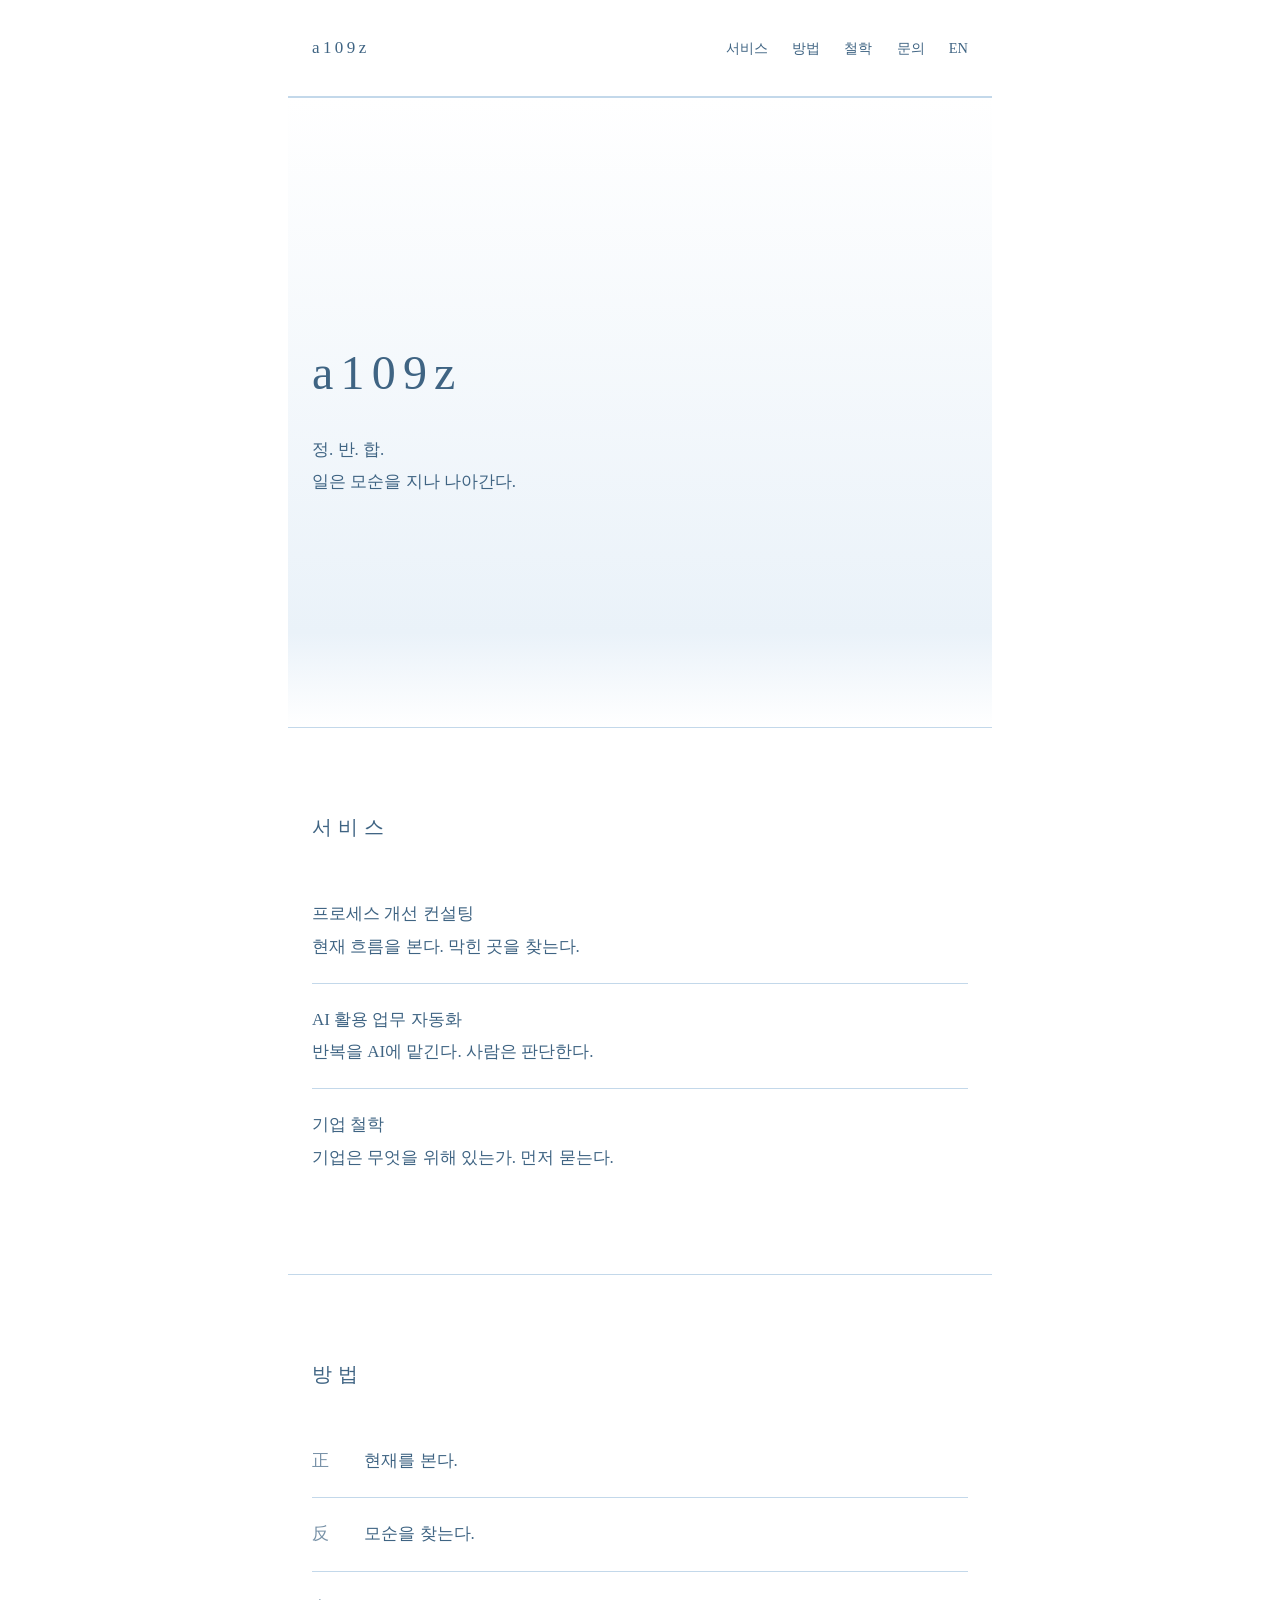
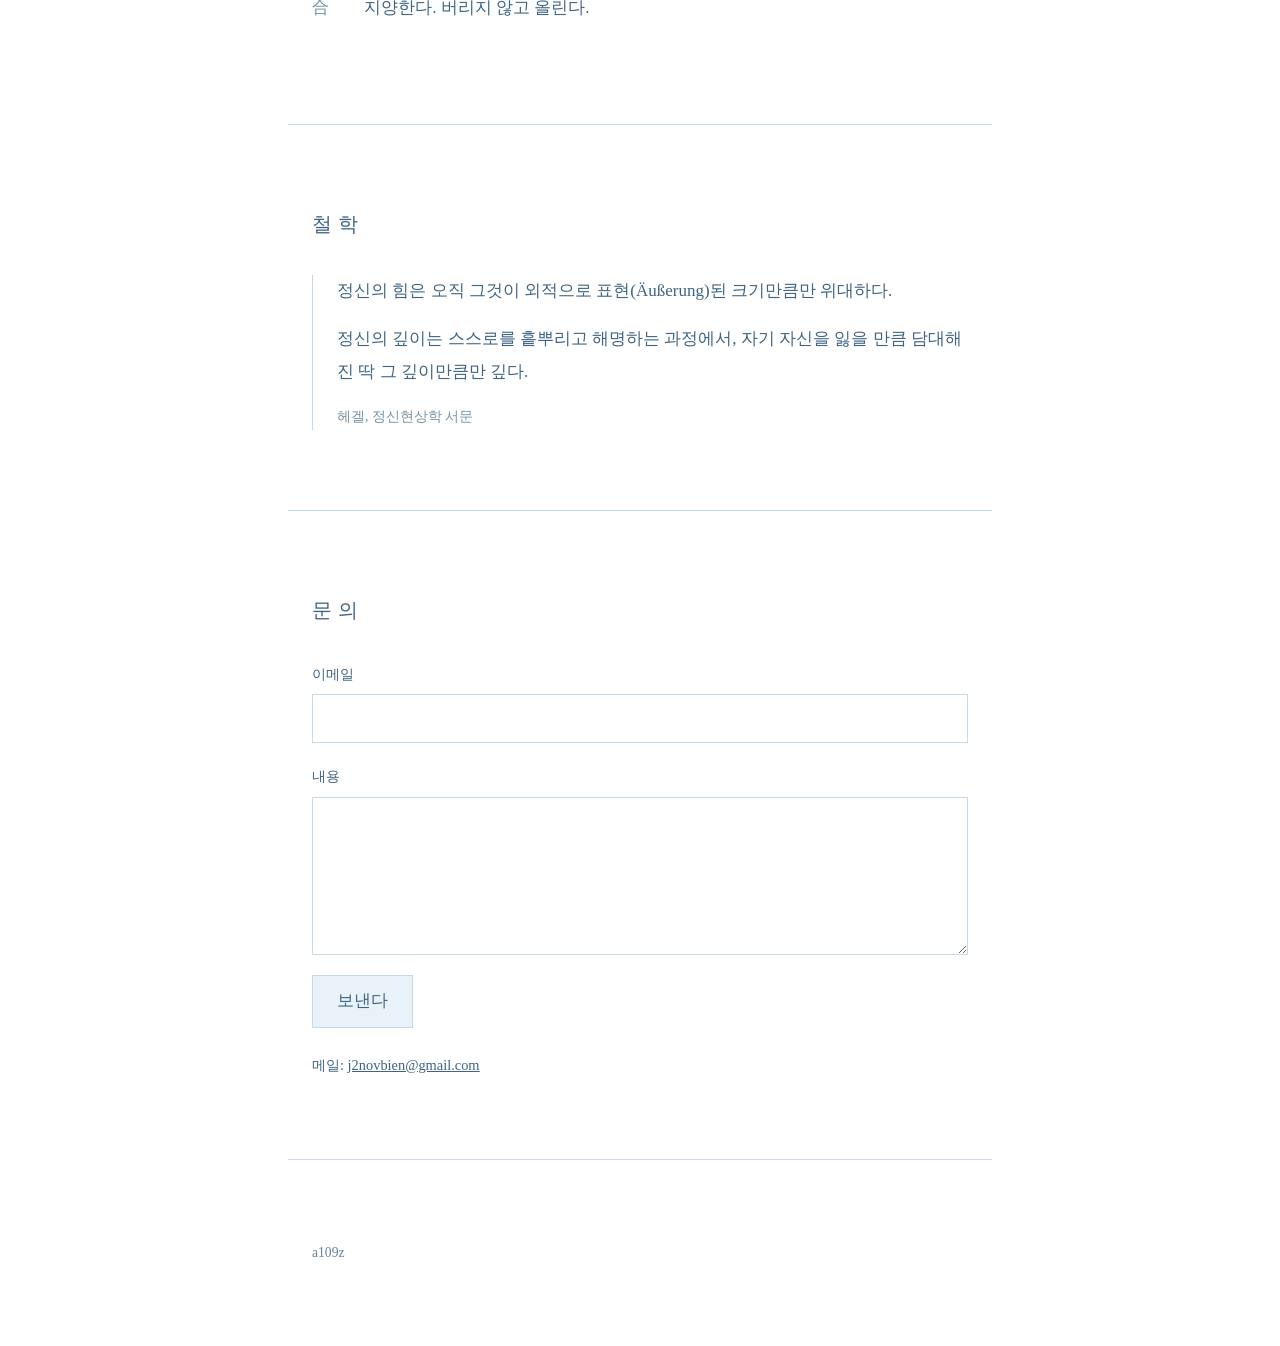
==== index.html @ ff3907e1 "Add skeleton homepage (ko, en)" ====
<!doctype html>
<html lang="ko">
<head>
  <meta charset="utf-8">
  <meta name="viewport" content="width=device-width, initial-scale=1">
  <title>a109z</title>
  <meta name="description" content="프로세스 개선. AI 업무 자동화. 기업 철학.">
  <link rel="stylesheet" href="style.css">
</head>
<body>
  <header>
    <span class="mark">a109z</span>
    <div>
      <nav style="display:inline">
        <a href="#service">서비스</a>
        <a href="#method">방법</a>
        <a href="#philosophy">철학</a>
        <a href="#contact">문의</a>
      </nav>
      <span class="lang"><a href="en/">EN</a></span>
    </div>
  </header>

  <section class="hero" id="top">
    <h1>a109z</h1>
    <p>정. 반. 합.</p>
    <p>일은 모순을 지나 나아간다.</p>
  </section>

  <section id="service">
    <h2>서비스</h2>
    <ul class="list">
      <li><h3>프로세스 개선 컨설팅</h3><p>현재 흐름을 본다. 막힌 곳을 찾는다.</p></li>
      <li><h3>AI 활용 업무 자동화</h3><p>반복을 AI에 맡긴다. 사람은 판단한다.</p></li>
      <li><h3>기업 철학</h3><p>기업은 무엇을 위해 있는가. 먼저 묻는다.</p></li>
    </ul>
  </section>

  <section id="method">
    <h2>방법</h2>
    <ul class="list">
      <li><span class="tag">正</span> 현재를 본다.</li>
      <li><span class="tag">反</span> 모순을 찾는다.</li>
      <li><span class="tag">合</span> 지양한다. 버리지 않고 올린다.</li>
    </ul>
  </section>

  <section id="philosophy">
    <h2>철학</h2>
    <blockquote>
      <p>정신의 힘은 오직 그것이 외적으로 표현(Äußerung)된 크기만큼만 위대하다.</p>
      <p>정신의 깊이는 스스로를 흩뿌리고 해명하는 과정에서, 자기 자신을 잃을 만큼 담대해진 딱 그 깊이만큼만 깊다.</p>
      <cite>헤겔, 정신현상학 서문</cite>
    </blockquote>
  </section>

  <section id="contact">
    <h2>문의</h2>
    <form action="https://formspree.io/f/maeowblg" method="POST">
      <label>이메일<input type="email" name="email" required></label>
      <label>내용<textarea name="message" rows="5" required></textarea></label>
      <button type="submit">보낸다</button>
    </form>
    <p class="note">메일: <a href="mailto:j2novbien@gmail.com">j2novbien@gmail.com</a></p>
  </section>

  <footer>a109z</footer>
</body>
</html>
---- style.css ----
:root {
  --paper: #ffffff;
  --wash: #eaf2f9;
  --line: #c3d8ea;
  --ink: #3f6483;
}

* { box-sizing: border-box; margin: 0; padding: 0; }

html { scroll-behavior: smooth; }

body {
  background: var(--paper);
  color: var(--ink);
  font-family: "Noto Serif KR", "Nanum Myeongjo", "Batang", Georgia, serif;
  line-height: 1.9;
  font-size: 1.0625rem;
}

header, section, footer {
  max-width: 44rem;
  margin: 0 auto;
  padding: 5rem 1.5rem;
}

header {
  display: flex;
  justify-content: space-between;
  align-items: baseline;
  padding-top: 2rem;
  padding-bottom: 2rem;
  border-bottom: 1px solid var(--line);
}

header .mark { letter-spacing: 0.2em; }
nav a, .lang a { color: var(--ink); text-decoration: none; margin-left: 1.25rem; font-size: 0.9rem; }
nav a:hover, .lang a:hover { border-bottom: 1px solid var(--ink); }

h1 { font-size: 3rem; font-weight: 400; letter-spacing: 0.15em; margin-bottom: 1rem; }
h2 { font-size: 1.25rem; font-weight: 400; letter-spacing: 0.3em; margin-bottom: 2rem; }
h3 { font-size: 1.0625rem; font-weight: 400; }

.hero {
  min-height: 70vh;
  display: flex;
  flex-direction: column;
  justify-content: center;
  background: linear-gradient(to bottom, var(--paper), var(--wash) 85%, var(--paper));
}

section { border-top: 1px solid var(--line); }

.list { list-style: none; }
.list li { padding: 1.25rem 0; border-bottom: 1px solid var(--line); }
.list li:last-child { border-bottom: 0; }
.list .tag { display: inline-block; min-width: 3rem; opacity: 0.7; }

blockquote { border-left: 1px solid var(--line); padding-left: 1.5rem; }
blockquote p { margin-bottom: 1rem; }
cite { display: block; font-size: 0.85rem; opacity: 0.7; font-style: normal; }

form { display: grid; gap: 1.25rem; }
label { display: grid; gap: 0.4rem; font-size: 0.9rem; }
input, textarea {
  font: inherit; color: var(--ink); background: var(--paper);
  border: 1px solid var(--line); padding: 0.6rem 0.75rem; border-radius: 0;
}
input:focus, textarea:focus { outline: 0; background: var(--wash); }
button {
  font: inherit; color: var(--ink); background: var(--wash);
  border: 1px solid var(--line); padding: 0.6rem 1.5rem; cursor: pointer; justify-self: start;
}
button:hover { background: var(--line); }
.note { margin-top: 1.5rem; font-size: 0.9rem; }
.note a { color: var(--ink); }

footer { border-top: 1px solid var(--line); font-size: 0.85rem; opacity: 0.8; }

@media (max-width: 40rem) {
  h1 { font-size: 2.25rem; }
  section { padding: 3.5rem 1.25rem; }
}
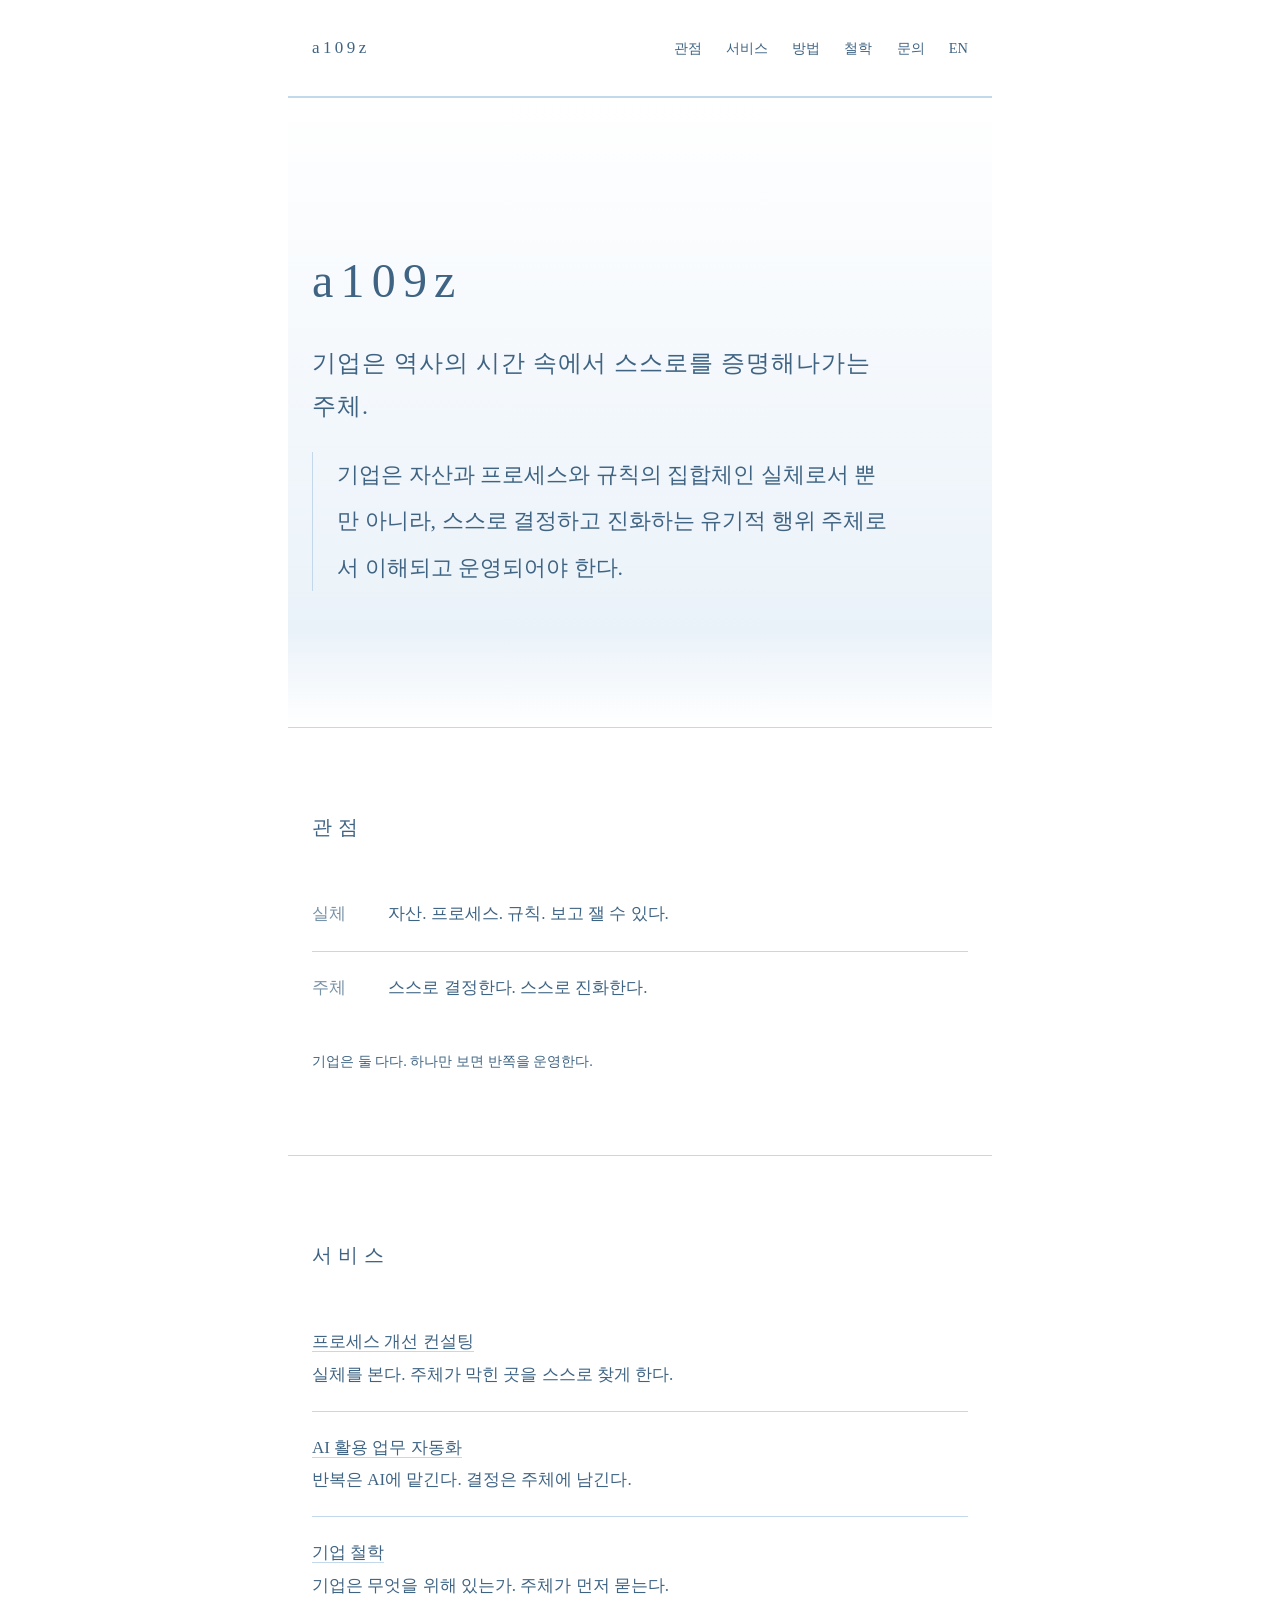
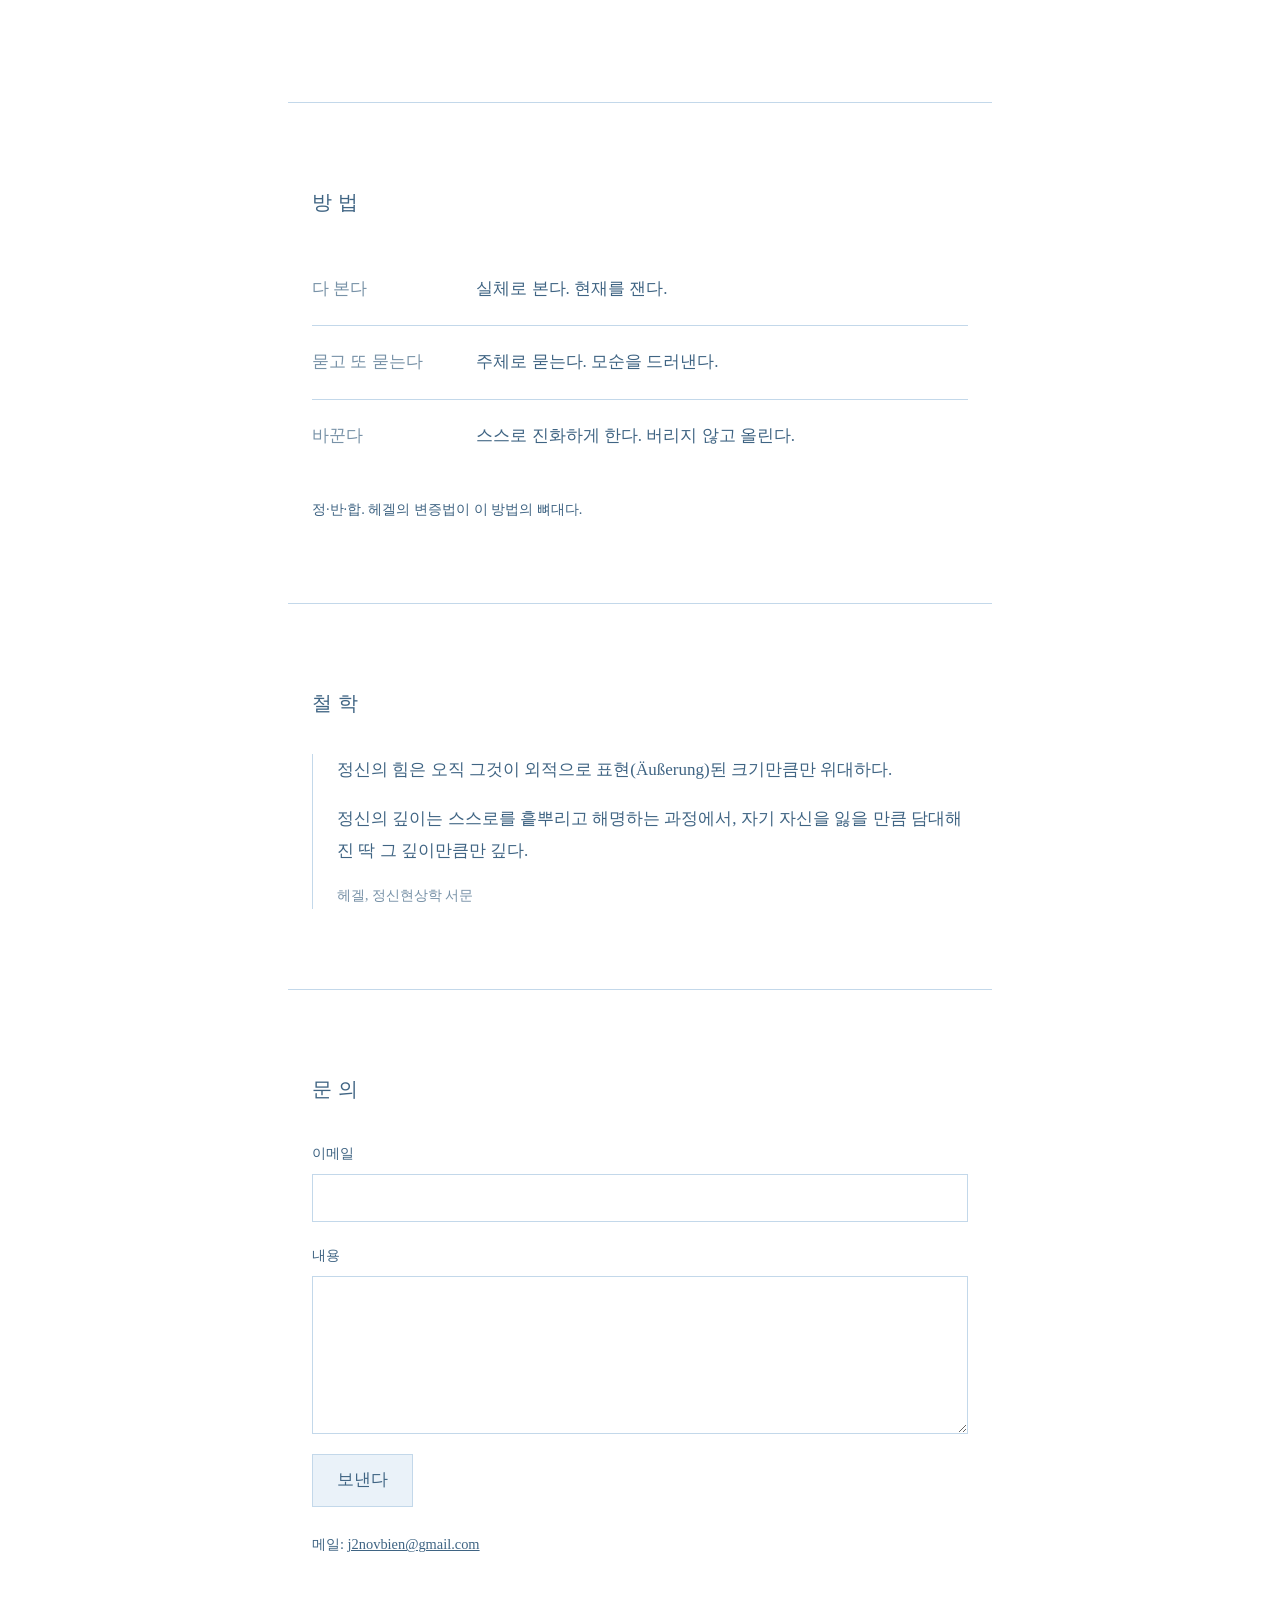
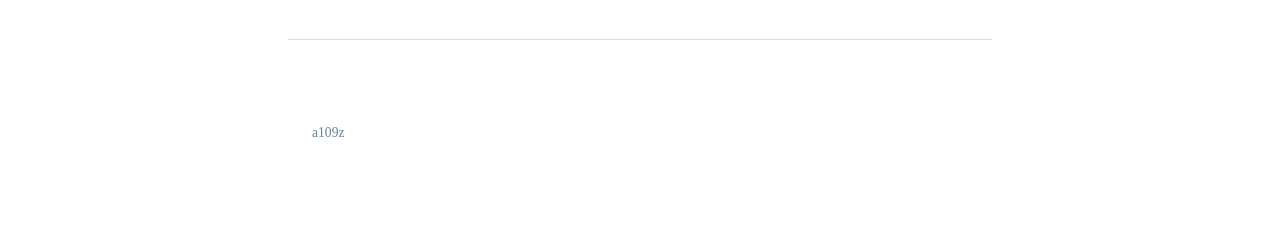
==== commit 01044ce7: "v1: 출발점 문장 적용, 서비스 상세 페이지 6개(한/영) 추가 Co-Authored-By: Claude Sonnet 5.5 <noreply@anthropic.com>" ====
--- a/index.html
+++ b/index.html
@@ -4,7 +4,7 @@
   <meta charset="utf-8">
   <meta name="viewport" content="width=device-width, initial-scale=1">
   <title>a109z</title>
-  <meta name="description" content="프로세스 개선. AI 업무 자동화. 기업 철학.">
+  <meta name="description" content="기업은 실체이자, 스스로 결정하고 진화하는 행위 주체다. 프로세스 개선. AI 업무 자동화. 기업 철학.">
   <link rel="stylesheet" href="style.css">
 </head>
 <body>
@@ -12,6 +12,7 @@
     <span class="mark">a109z</span>
     <div>
       <nav style="display:inline">
+        <a href="#view">관점</a>
         <a href="#service">서비스</a>
         <a href="#method">방법</a>
         <a href="#philosophy">철학</a>
@@ -23,26 +24,36 @@
 
   <section class="hero" id="top">
     <h1>a109z</h1>
-    <p>정. 반. 합.</p>
-    <p>일은 모순을 지나 나아간다.</p>
+    <p class="tagline">기업은 역사의 시간 속에서 스스로를 증명해나가는 주체.</p>
+    <p class="premise">기업은 자산과 프로세스와 규칙의 집합체인 실체로서 뿐만 아니라, 스스로 결정하고 진화하는 유기적 행위 주체로서 이해되고 운영되어야 한다.</p>
+  </section>
+
+  <section id="view">
+    <h2>관점</h2>
+    <ul class="list pair">
+      <li><span class="tag">실체</span> 자산. 프로세스. 규칙. 보고 잴 수 있다.</li>
+      <li><span class="tag">주체</span> 스스로 결정한다. 스스로 진화한다.</li>
+    </ul>
+    <p class="note">기업은 둘 다다. 하나만 보면 반쪽을 운영한다.</p>
   </section>
 
   <section id="service">
     <h2>서비스</h2>
     <ul class="list">
-      <li><h3>프로세스 개선 컨설팅</h3><p>현재 흐름을 본다. 막힌 곳을 찾는다.</p></li>
-      <li><h3>AI 활용 업무 자동화</h3><p>반복을 AI에 맡긴다. 사람은 판단한다.</p></li>
-      <li><h3>기업 철학</h3><p>기업은 무엇을 위해 있는가. 먼저 묻는다.</p></li>
+      <li><h3><a href="process.html">프로세스 개선 컨설팅</a></h3><p>실체를 본다. 주체가 막힌 곳을 스스로 찾게 한다.</p></li>
+      <li><h3><a href="automation.html">AI 활용 업무 자동화</a></h3><p>반복은 AI에 맡긴다. 결정은 주체에 남긴다.</p></li>
+      <li><h3><a href="corporate.html">기업 철학</a></h3><p>기업은 무엇을 위해 있는가. 주체가 먼저 묻는다.</p></li>
     </ul>
   </section>
 
   <section id="method">
     <h2>방법</h2>
     <ul class="list">
-      <li><span class="tag">正</span> 현재를 본다.</li>
-      <li><span class="tag">反</span> 모순을 찾는다.</li>
-      <li><span class="tag">合</span> 지양한다. 버리지 않고 올린다.</li>
+      <li><span class="tag">다 본다</span> 실체로 본다. 현재를 잰다.</li>
+      <li><span class="tag">묻고 또 묻는다</span> 주체로 묻는다. 모순을 드러낸다.</li>
+      <li><span class="tag">바꾼다</span> 스스로 진화하게 한다. 버리지 않고 올린다.</li>
     </ul>
+    <p class="note">정·반·합. 헤겔의 변증법이 이 방법의 뼈대다.</p>
   </section>
 
   <section id="philosophy">
--- a/style.css
+++ b/style.css
@@ -55,6 +55,21 @@
 .list li:last-child { border-bottom: 0; }
 .list .tag { display: inline-block; min-width: 3rem; opacity: 0.7; }
 
+header a.mark { color: var(--ink); text-decoration: none; }
+h3 a { color: var(--ink); text-decoration: none; border-bottom: 1px solid var(--line); }
+h3 a:hover { border-bottom-color: var(--ink); }
+.page h1 { font-size: 2.25rem; }
+.tagline { font-size: 1.5rem; letter-spacing: 0.04em; line-height: 1.8; max-width: 36rem; }
+.premise { font-size: 1.375rem; line-height: 2.1; max-width: 36rem; margin-top: 1.5rem; padding-left: 1.5rem; border-left: 1px solid var(--line); }
+.page .premise { font-size: 1.125rem; }
+.pair .tag { min-width: 4.5rem; }
+#method .tag { min-width: 9.5rem; margin-right: 0.5rem; }
+h2 .tag { margin-right: 1rem; opacity: 0.7; }
+.steps { padding-left: 1.5rem; }
+.steps li { padding: 1rem 0; border-bottom: 1px solid var(--line); }
+.steps li:last-child { border-bottom: 0; }
+#contact a { color: var(--ink); }
+
 blockquote { border-left: 1px solid var(--line); padding-left: 1.5rem; }
 blockquote p { margin-bottom: 1rem; }
 cite { display: block; font-size: 0.85rem; opacity: 0.7; font-style: normal; }
@@ -78,5 +93,6 @@
 
 @media (max-width: 40rem) {
   h1 { font-size: 2.25rem; }
+  .premise { font-size: 1.125rem; }
   section { padding: 3.5rem 1.25rem; }
 }
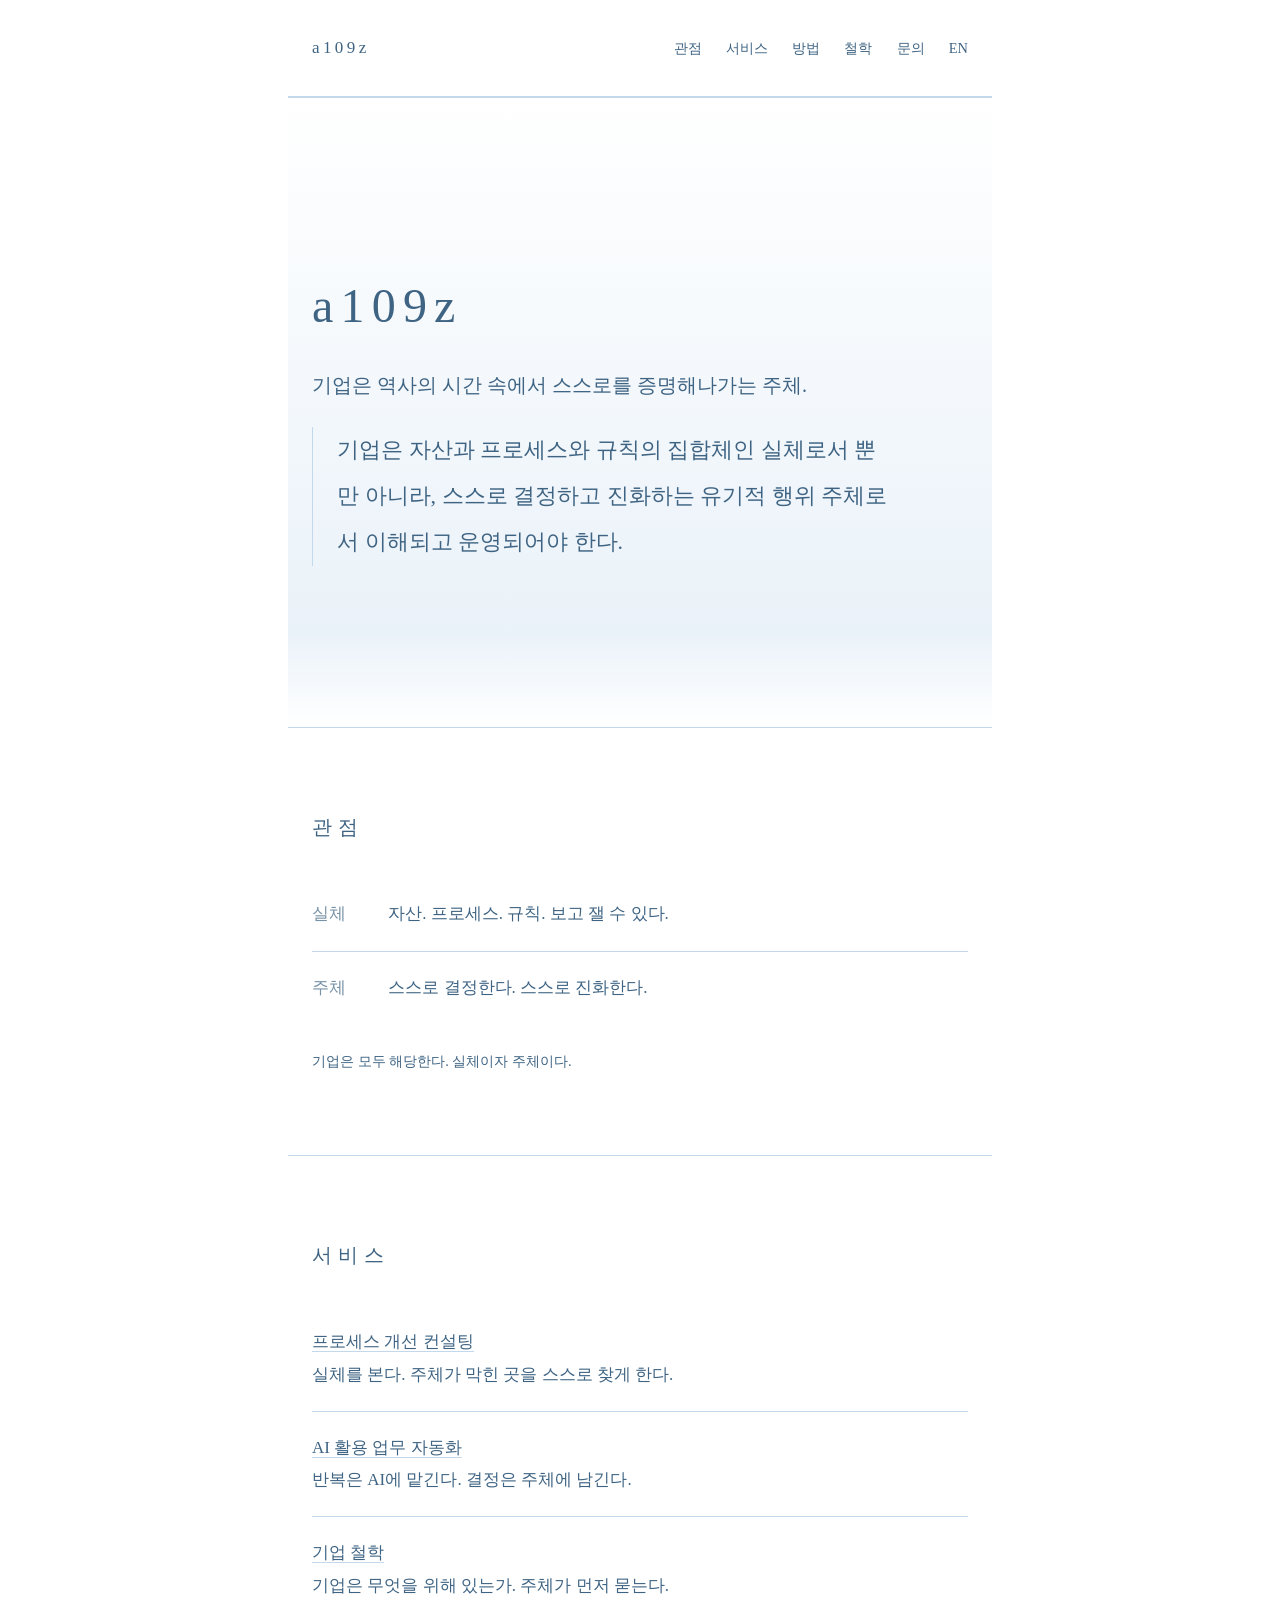
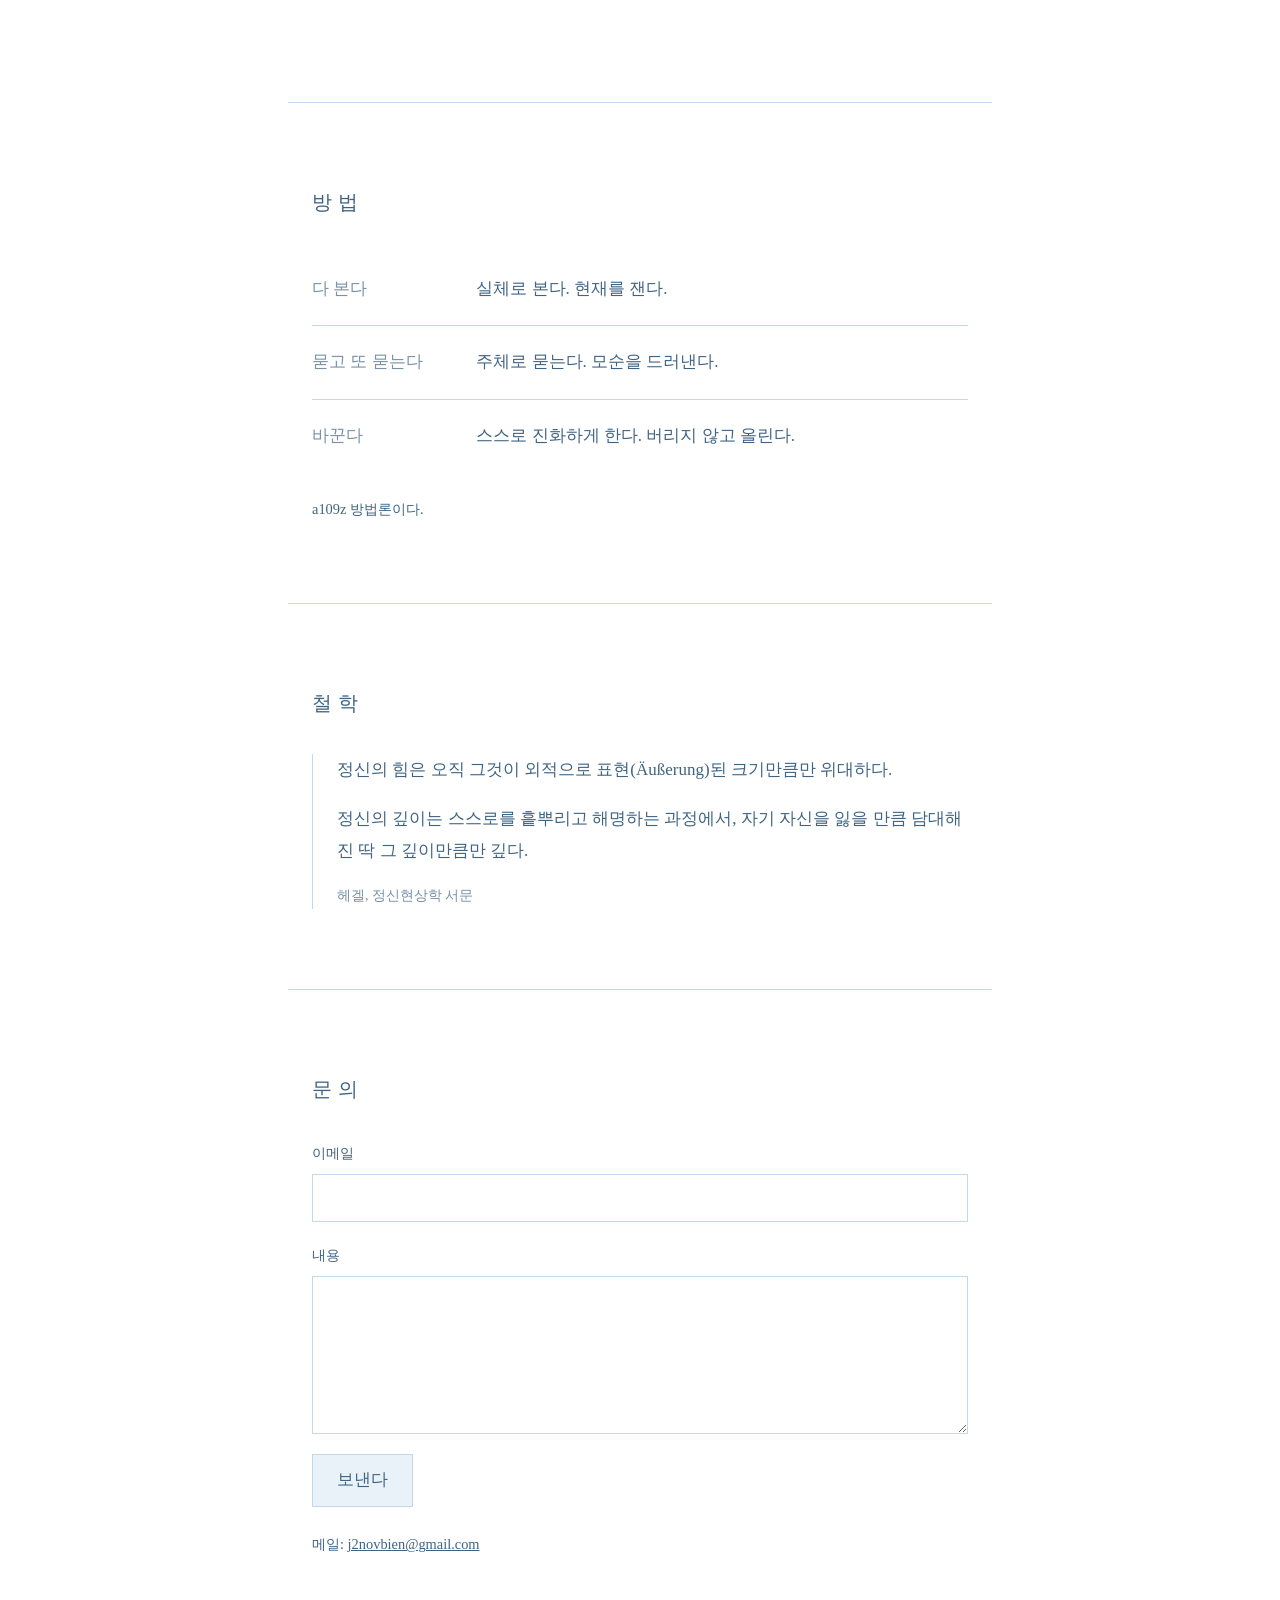
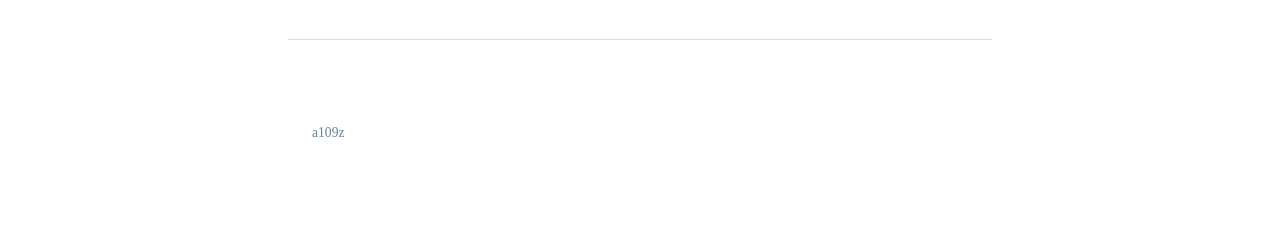
==== commit 2982cf55: "첫 화면 문구 한 줄, 관점·방법 문장 수정 Co-Authored-By: Claude Sonnet 5.5 <noreply@anthropic.com>" ====
--- a/index.html
+++ b/index.html
@@ -34,7 +34,7 @@
       <li><span class="tag">실체</span> 자산. 프로세스. 규칙. 보고 잴 수 있다.</li>
       <li><span class="tag">주체</span> 스스로 결정한다. 스스로 진화한다.</li>
     </ul>
-    <p class="note">기업은 둘 다다. 하나만 보면 반쪽을 운영한다.</p>
+    <p class="note">기업은 모두 해당한다. 실체이자 주체이다.</p>
   </section>
 
   <section id="service">
@@ -53,7 +53,7 @@
       <li><span class="tag">묻고 또 묻는다</span> 주체로 묻는다. 모순을 드러낸다.</li>
       <li><span class="tag">바꾼다</span> 스스로 진화하게 한다. 버리지 않고 올린다.</li>
     </ul>
-    <p class="note">정·반·합. 헤겔의 변증법이 이 방법의 뼈대다.</p>
+    <p class="note">a109z 방법론이다.</p>
   </section>
 
   <section id="philosophy">
--- a/style.css
+++ b/style.css
@@ -60,6 +60,7 @@
 h3 a:hover { border-bottom-color: var(--ink); }
 .page h1 { font-size: 2.25rem; }
 .tagline { font-size: 1.5rem; letter-spacing: 0.04em; line-height: 1.8; max-width: 36rem; }
+html[lang="ko"] .tagline { font-size: 1.25rem; letter-spacing: 0; max-width: none; white-space: nowrap; }
 .premise { font-size: 1.375rem; line-height: 2.1; max-width: 36rem; margin-top: 1.5rem; padding-left: 1.5rem; border-left: 1px solid var(--line); }
 .page .premise { font-size: 1.125rem; }
 .pair .tag { min-width: 4.5rem; }
@@ -94,5 +95,8 @@
 @media (max-width: 40rem) {
   h1 { font-size: 2.25rem; }
   .premise { font-size: 1.125rem; }
+  html[lang="ko"] .tagline { font-size: 1.0625rem; white-space: normal; }
+  #method .tag { display: block; min-width: 0; margin-right: 0; }
+  h2 .tag { display: block; margin: 0 0 0.25rem; }
   section { padding: 3.5rem 1.25rem; }
 }
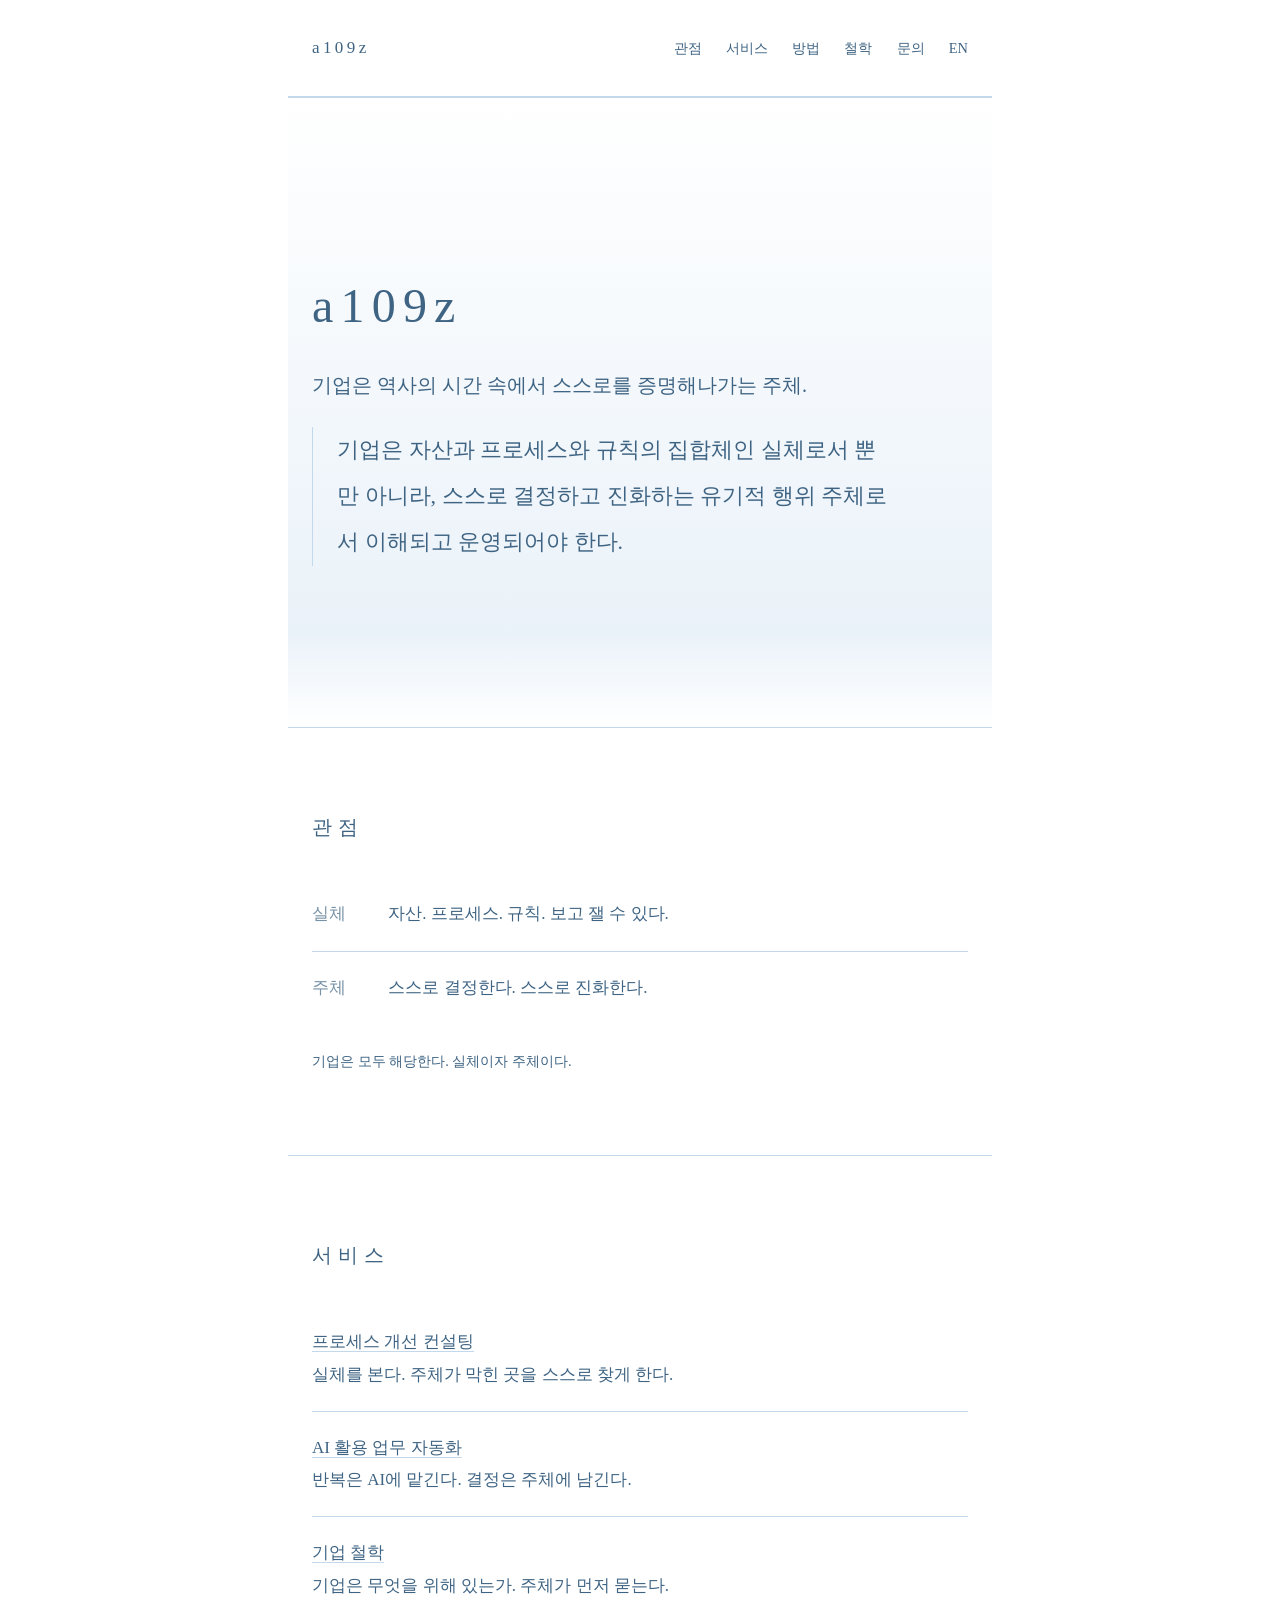
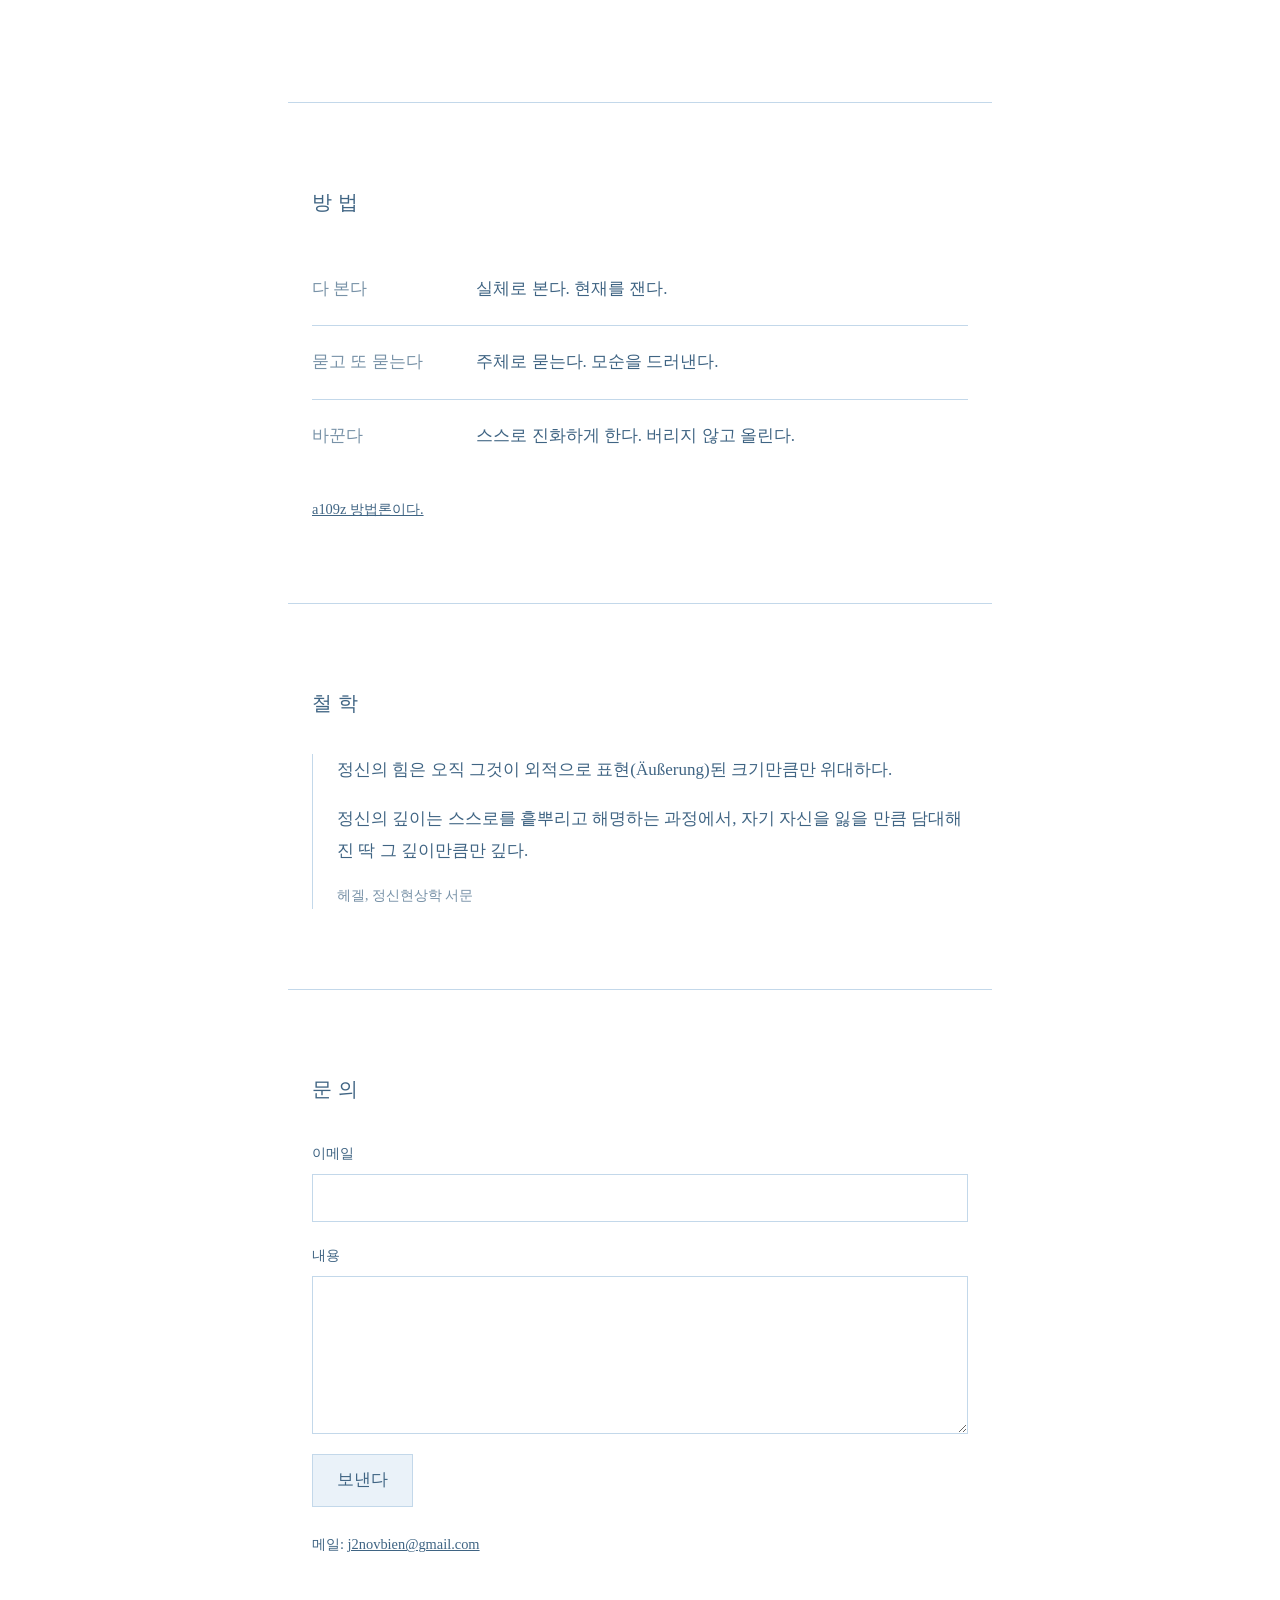
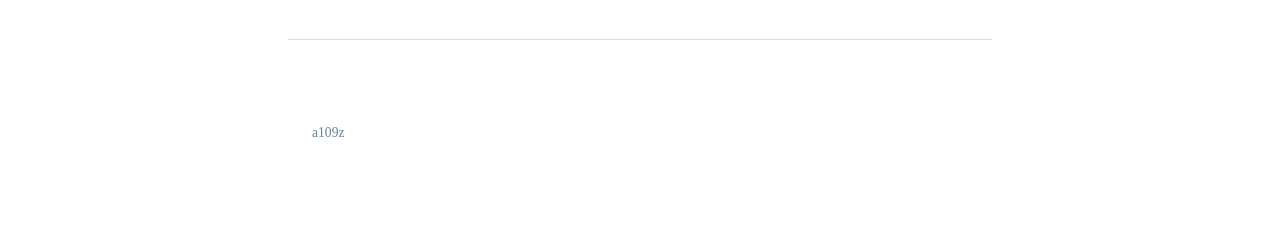
==== commit c0df46ab: "a109z 방법론 페이지 추가(한/영) Co-Authored-By: Claude Sonnet 5.5 <noreply@anthropic.com>" ====
--- a/index.html
+++ b/index.html
@@ -53,7 +53,7 @@
       <li><span class="tag">묻고 또 묻는다</span> 주체로 묻는다. 모순을 드러낸다.</li>
       <li><span class="tag">바꾼다</span> 스스로 진화하게 한다. 버리지 않고 올린다.</li>
     </ul>
-    <p class="note">a109z 방법론이다.</p>
+    <p class="note"><a href="method.html">a109z 방법론이다.</a></p>
   </section>
 
   <section id="philosophy">
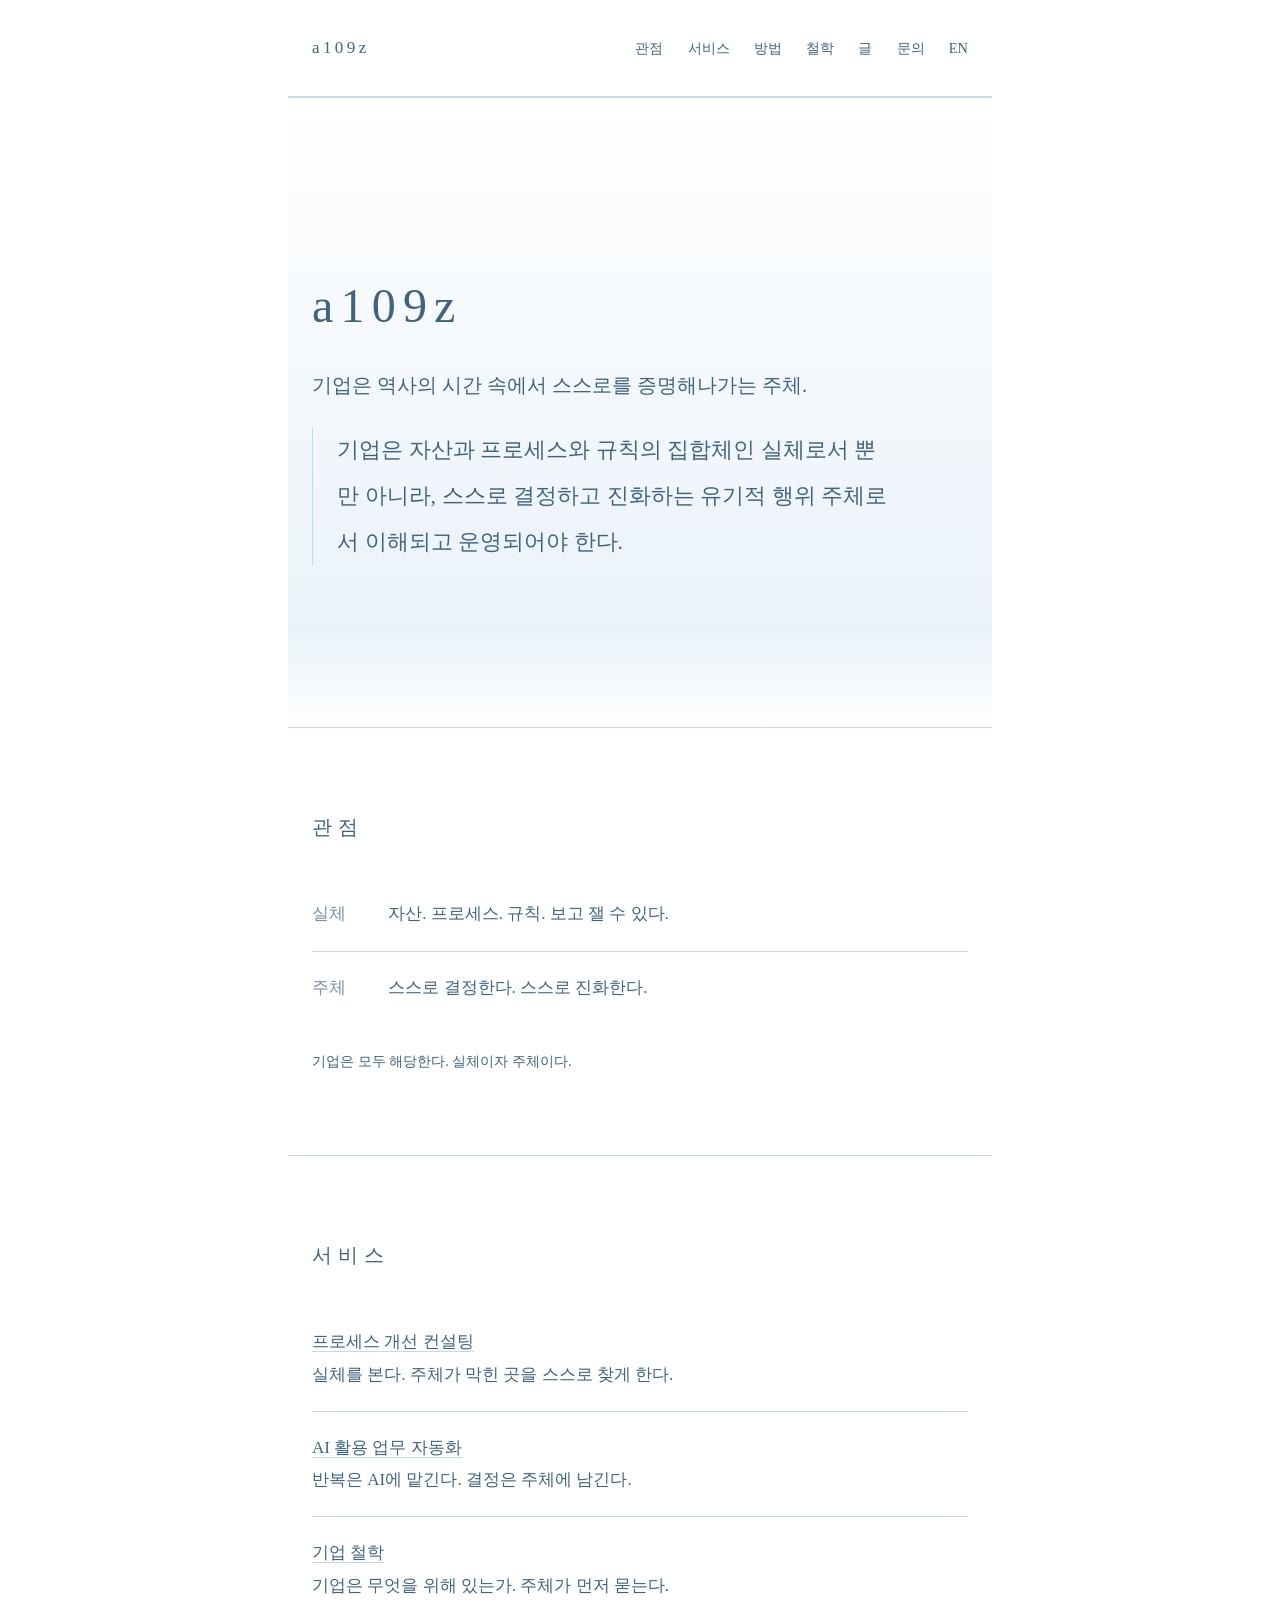
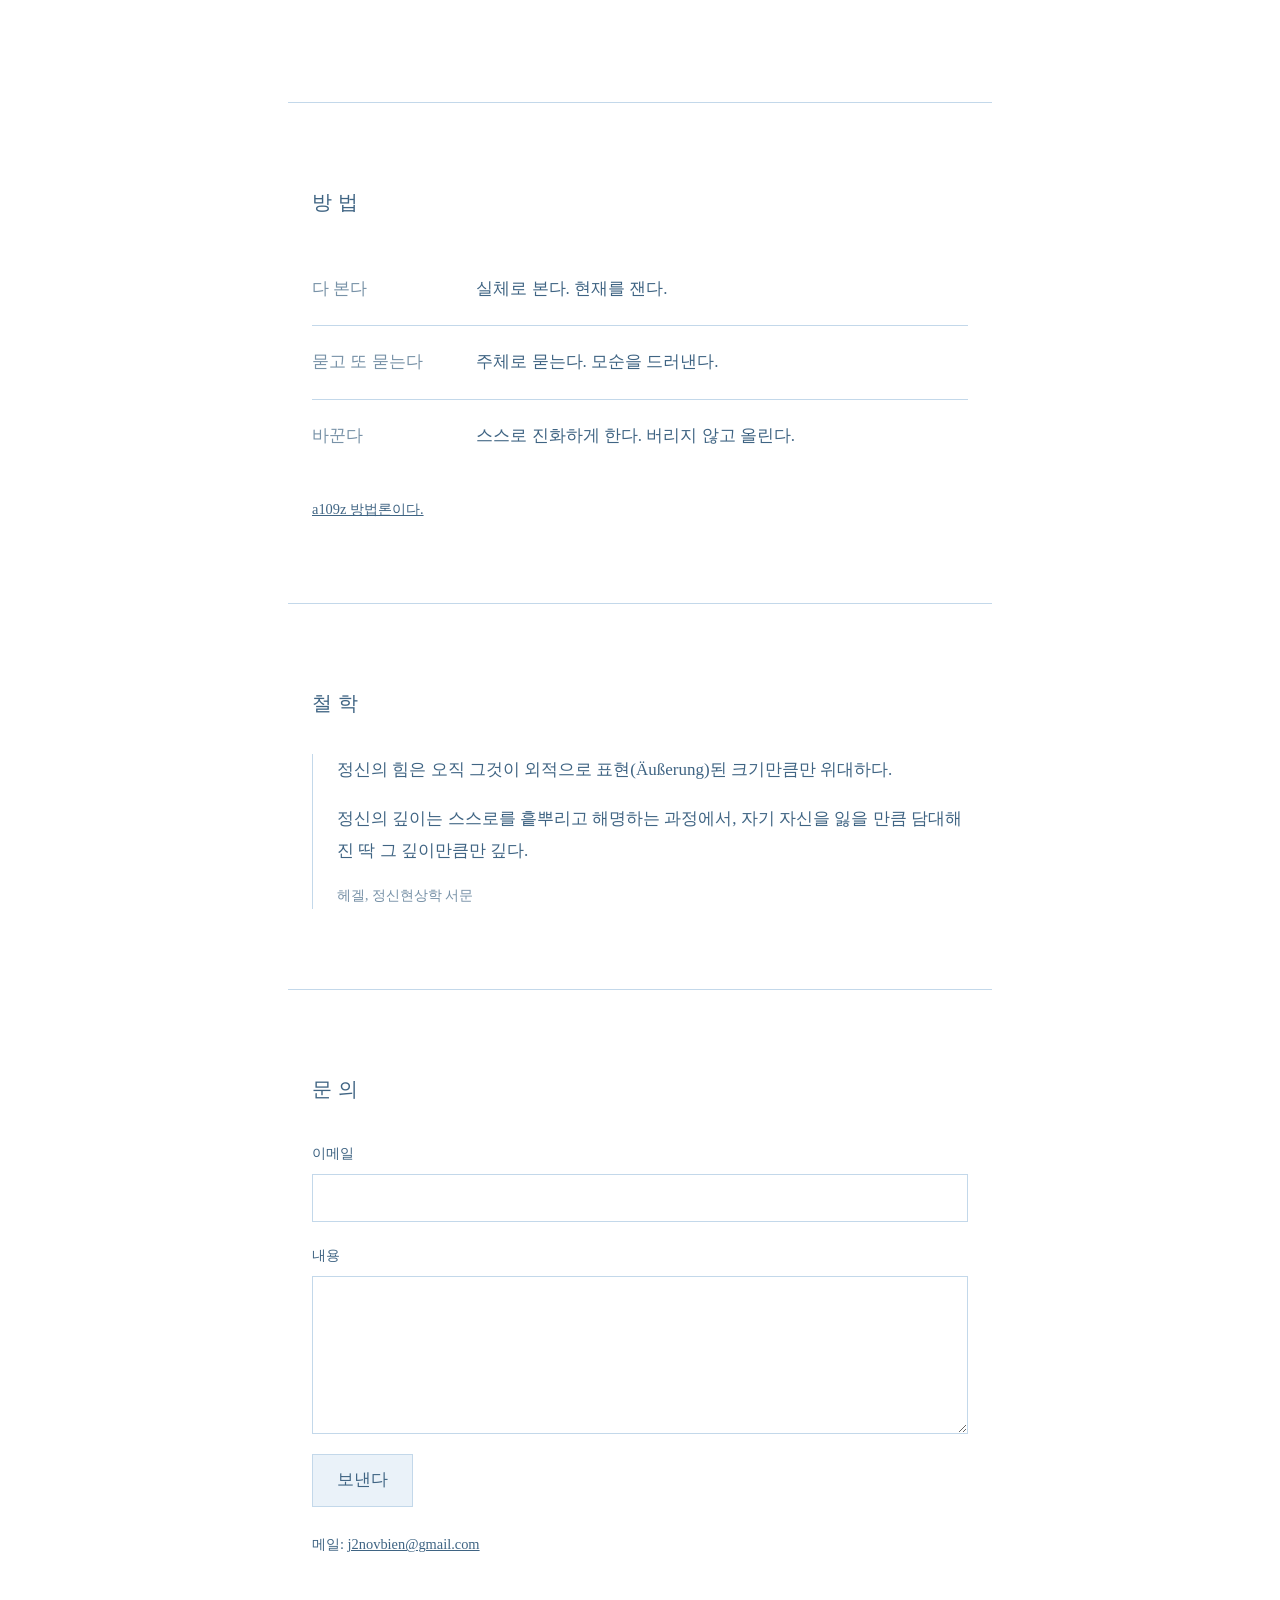
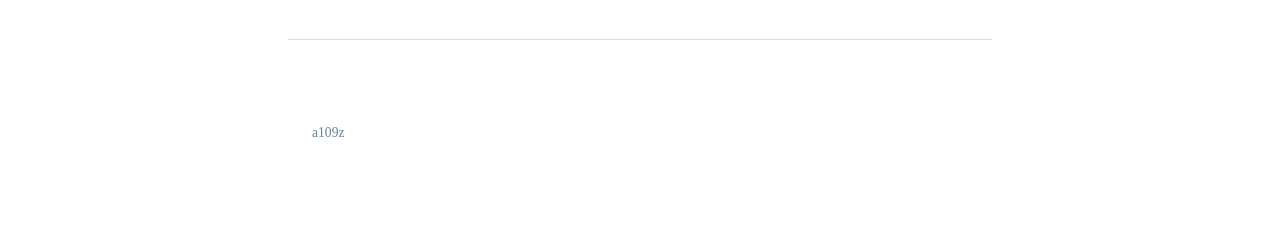
==== commit 34560045: "에세이 섹션 추가, 첫 글: 본원사업과 핵심역량으로 기업을 읽는다(한/영) Co-Authored-By: Claude Sonnet 5.5 <noreply@anthropic.com>" ====
--- a/index.html
+++ b/index.html
@@ -16,6 +16,7 @@
         <a href="#service">서비스</a>
         <a href="#method">방법</a>
         <a href="#philosophy">철학</a>
+        <a href="essay.html">글</a>
         <a href="#contact">문의</a>
       </nav>
       <span class="lang"><a href="en/">EN</a></span>
--- a/style.css
+++ b/style.css
@@ -66,6 +66,8 @@
 .pair .tag { min-width: 4.5rem; }
 #method .tag { min-width: 9.5rem; margin-right: 0.5rem; }
 h2 .tag { margin-right: 1rem; opacity: 0.7; }
+.essay p { margin-bottom: 1rem; }
+.hero .note { margin-top: 1rem; }
 .steps { padding-left: 1.5rem; }
 .steps li { padding: 1rem 0; border-bottom: 1px solid var(--line); }
 .steps li:last-child { border-bottom: 0; }
